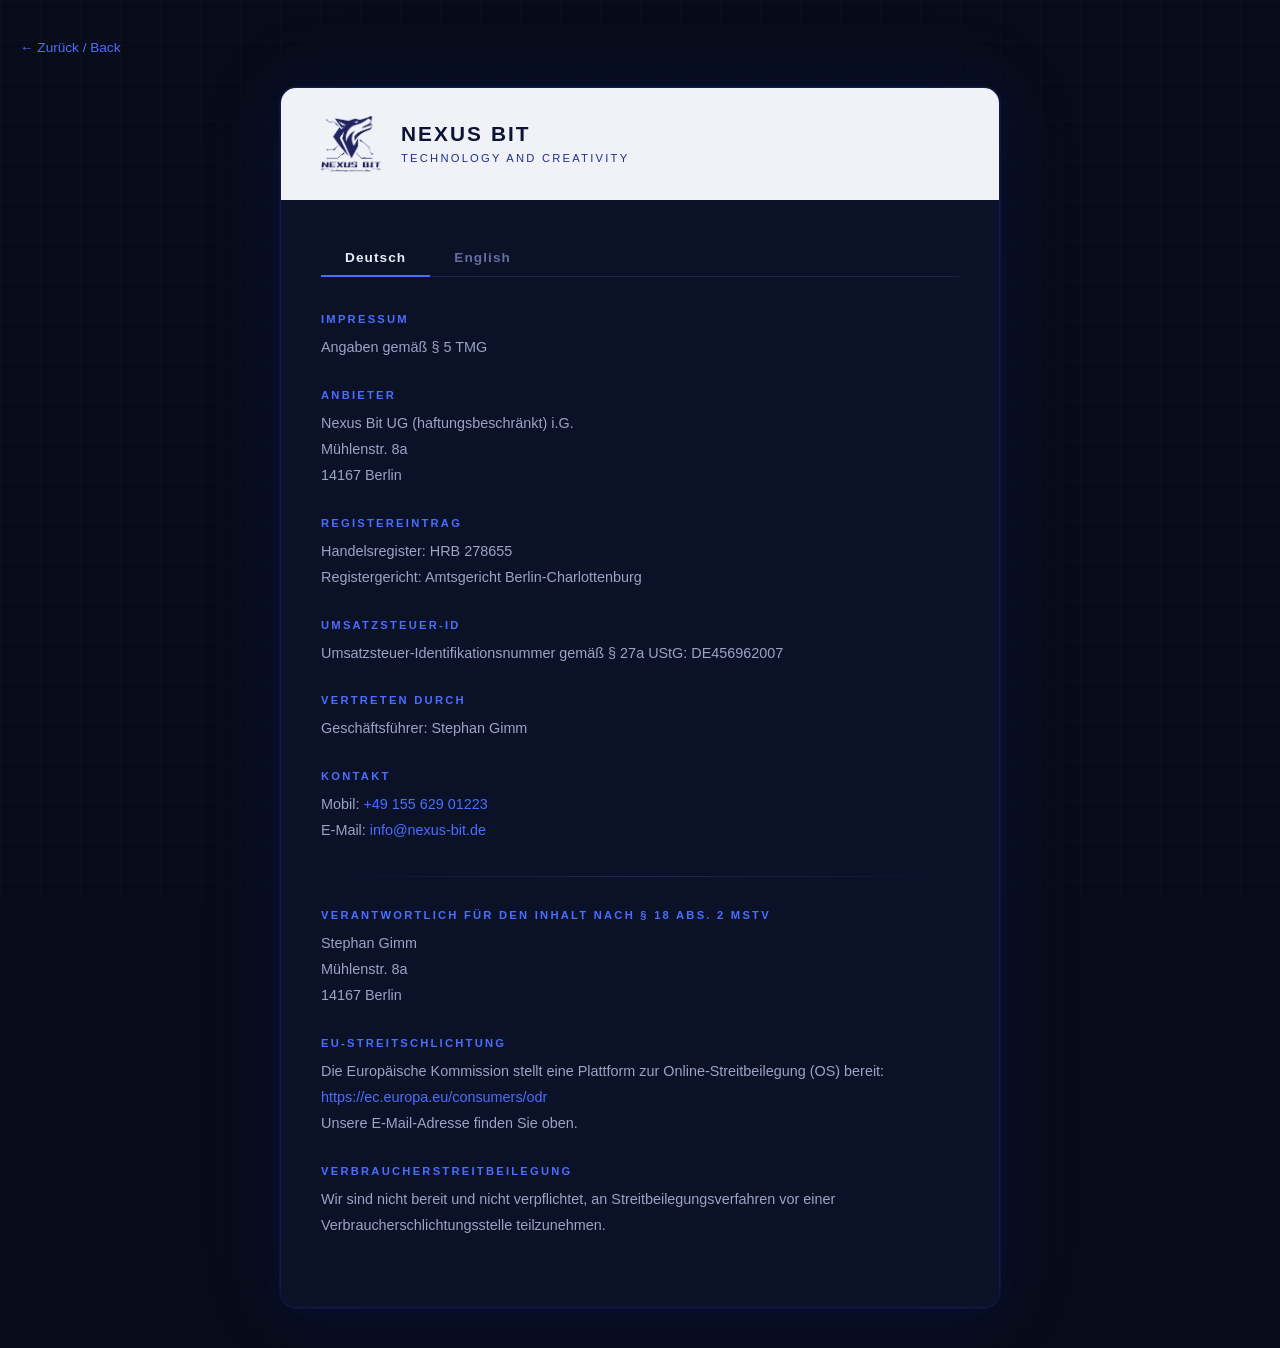
==== impressum.html @ 3100fc49 "Add Impressum" ====
<!DOCTYPE html>
<html lang="de">
<head>
  <meta charset="UTF-8">
  <meta name="viewport" content="width=device-width, initial-scale=1.0">
  <title>Impressum – Nexus Bit</title>
  <style>
    *, *::before, *::after {
      box-sizing: border-box;
      margin: 0;
      padding: 0;
    }

    body {
      background-color: #080c1a;
      color: #c8d0e8;
      font-family: 'Segoe UI', Arial, sans-serif;
      min-height: 100vh;
      display: flex;
      flex-direction: column;
      align-items: center;
      padding: 40px 20px;
      position: relative;
    }

    body::before {
      content: '';
      position: fixed;
      inset: 0;
      background-image:
        linear-gradient(rgba(30, 45, 143, 0.08) 1px, transparent 1px),
        linear-gradient(90deg, rgba(30, 45, 143, 0.08) 1px, transparent 1px);
      background-size: 40px 40px;
      pointer-events: none;
    }

    .back {
      align-self: flex-start;
      display: inline-flex;
      align-items: center;
      gap: 6px;
      color: #4a6eff;
      text-decoration: none;
      font-size: 0.85rem;
      margin-bottom: 32px;
      transition: color 0.2s;
    }
    .back:hover { color: #7a96ff; }

    .card {
      position: relative;
      border: 1px solid rgba(30, 45, 143, 0.45);
      border-radius: 16px;
      max-width: 720px;
      width: 100%;
      overflow: hidden;
      box-shadow:
        0 0 0 1px rgba(74, 110, 255, 0.08),
        0 8px 48px rgba(10, 14, 50, 0.7),
        0 0 80px rgba(30, 45, 143, 0.15);
    }

    .card-header {
      background: #f0f2f8;
      padding: 28px 40px;
      display: flex;
      align-items: center;
      gap: 20px;
    }

    .card-header img {
      height: 56px;
      width: auto;
    }

    .card-header-text h1 {
      font-size: 1.3rem;
      font-weight: 700;
      letter-spacing: 0.1em;
      text-transform: uppercase;
      color: #0d1433;
      margin-bottom: 2px;
    }

    .card-header-text span {
      font-size: 0.7rem;
      letter-spacing: 0.2em;
      text-transform: uppercase;
      color: #1e2d8f;
    }

    .card-body {
      background: rgba(12, 18, 40, 0.95);
      padding: 40px;
    }

    /* language tabs */
    .tabs {
      display: flex;
      gap: 0;
      margin-bottom: 36px;
      border-bottom: 1px solid rgba(74, 110, 255, 0.2);
    }

    .tab-btn {
      background: none;
      border: none;
      padding: 10px 24px;
      color: #6070a0;
      font-size: 0.85rem;
      font-weight: 600;
      letter-spacing: 0.08em;
      cursor: pointer;
      border-bottom: 2px solid transparent;
      margin-bottom: -1px;
      transition: all 0.2s;
    }

    .tab-btn.active {
      color: #e8ecf8;
      border-bottom-color: #4a6eff;
    }

    .tab-btn:hover:not(.active) {
      color: #9aa4c4;
    }

    .tab-content { display: none; }
    .tab-content.active { display: block; }

    section {
      margin-bottom: 28px;
    }

    h2 {
      font-size: 0.7rem;
      font-weight: 700;
      letter-spacing: 0.2em;
      text-transform: uppercase;
      color: #4a6eff;
      margin-bottom: 10px;
    }

    p, address {
      font-size: 0.9rem;
      line-height: 1.8;
      color: #9aa4c4;
      font-style: normal;
    }

    a {
      color: #4a6eff;
      text-decoration: none;
    }
    a:hover {
      color: #7a96ff;
      text-decoration: underline;
    }

    .divider {
      border: none;
      height: 1px;
      background: linear-gradient(90deg, transparent, rgba(74, 110, 255, 0.25), transparent);
      margin: 32px 0;
    }
  </style>
</head>
<body>
  <a href="/" class="back">&#8592; Zurück / Back</a>

  <div class="card">
    <div class="card-header">
      <img src="images/NexusBit.png" alt="Nexus Bit Logo">
      <div class="card-header-text">
        <h1>Nexus Bit</h1>
        <span>Technology and Creativity</span>
      </div>
    </div>
    <div class="card-body">

      <div class="tabs">
        <button class="tab-btn active" onclick="showTab('de', this)">Deutsch</button>
        <button class="tab-btn" onclick="showTab('en', this)">English</button>
      </div>

      <!-- GERMAN -->
      <div id="tab-de" class="tab-content active">

        <section>
          <h2>Impressum</h2>
          <p>Angaben gemäß § 5 TMG</p>
        </section>

        <section>
          <h2>Anbieter</h2>
          <address>
            Nexus Bit UG (haftungsbeschränkt) i.G.<br>
            Mühlenstr. 8a<br>
            14167 Berlin
          </address>
        </section>

        <section>
          <h2>Registereintrag</h2>
          <p>
            Handelsregister: HRB 278655<br>
            Registergericht: Amtsgericht Berlin-Charlottenburg
          </p>
        </section>

        <section>
          <h2>Umsatzsteuer-ID</h2>
          <p>Umsatzsteuer-Identifikationsnummer gemäß § 27a UStG: DE456962007</p>
        </section>

        <section>
          <h2>Vertreten durch</h2>
          <p>Geschäftsführer: Stephan Gimm</p>
        </section>

        <section>
          <h2>Kontakt</h2>
          <p>
            Mobil: <a href="tel:+4915562901223">+49 155 629 01223</a><br>
            E-Mail: <a href="mailto:info@nexus-bit.de">info@nexus-bit.de</a>
          </p>
        </section>

        <hr class="divider">

        <section>
          <h2>Verantwortlich für den Inhalt nach § 18 Abs. 2 MStV</h2>
          <address>
            Stephan Gimm<br>
            Mühlenstr. 8a<br>
            14167 Berlin
          </address>
        </section>

        <section>
          <h2>EU-Streitschlichtung</h2>
          <p>
            Die Europäische Kommission stellt eine Plattform zur Online-Streitbeilegung (OS) bereit:<br>
            <a href="https://ec.europa.eu/consumers/odr" target="_blank" rel="noopener">https://ec.europa.eu/consumers/odr</a><br>
            Unsere E-Mail-Adresse finden Sie oben.
          </p>
        </section>

        <section>
          <h2>Verbraucherstreitbeilegung</h2>
          <p>Wir sind nicht bereit und nicht verpflichtet, an Streitbeilegungsverfahren vor einer Verbraucherschlichtungsstelle teilzunehmen.</p>
        </section>

      </div>

      <!-- ENGLISH -->
      <div id="tab-en" class="tab-content">

        <section>
          <h2>Legal Notice</h2>
          <p>Information in accordance with § 5 TMG (German Telemedia Act)</p>
        </section>

        <section>
          <h2>Provider</h2>
          <address>
            Nexus Bit UG (limited liability) — in formation<br>
            Mühlenstr. 8a<br>
            14167 Berlin, Germany
          </address>
        </section>

        <section>
          <h2>Commercial Register</h2>
          <p>
            Register number: HRB 278655<br>
            Register court: Amtsgericht Berlin-Charlottenburg
          </p>
        </section>

        <section>
          <h2>VAT Identification Number</h2>
          <p>VAT ID pursuant to § 27a of the German Value Added Tax Act: DE456962007</p>
        </section>

        <section>
          <h2>Represented by</h2>
          <p>Managing Director: Stephan Gimm</p>
        </section>

        <section>
          <h2>Contact</h2>
          <p>
            Mobile: <a href="tel:+4915562901223">+49 155 629 01223</a><br>
            Email: <a href="mailto:info@nexus-bit.de">info@nexus-bit.de</a>
          </p>
        </section>

        <hr class="divider">

        <section>
          <h2>Person responsible for content (§ 18 para. 2 MStV)</h2>
          <address>
            Stephan Gimm<br>
            Mühlenstr. 8a<br>
            14167 Berlin, Germany
          </address>
        </section>

        <section>
          <h2>EU Dispute Resolution</h2>
          <p>
            The European Commission provides a platform for online dispute resolution (ODR):<br>
            <a href="https://ec.europa.eu/consumers/odr" target="_blank" rel="noopener">https://ec.europa.eu/consumers/odr</a><br>
            Our email address can be found above.
          </p>
        </section>

        <section>
          <h2>Consumer Dispute Resolution</h2>
          <p>We are not willing or obliged to participate in dispute resolution proceedings before a consumer arbitration board.</p>
        </section>

      </div>

    </div>
  </div>

  <script>
    function showTab(lang, btn) {
      document.querySelectorAll('.tab-content').forEach(el => el.classList.remove('active'));
      document.querySelectorAll('.tab-btn').forEach(el => el.classList.remove('active'));
      document.getElementById('tab-' + lang).classList.add('active');
      btn.classList.add('active');
    }
  </script>
</body>
</html>
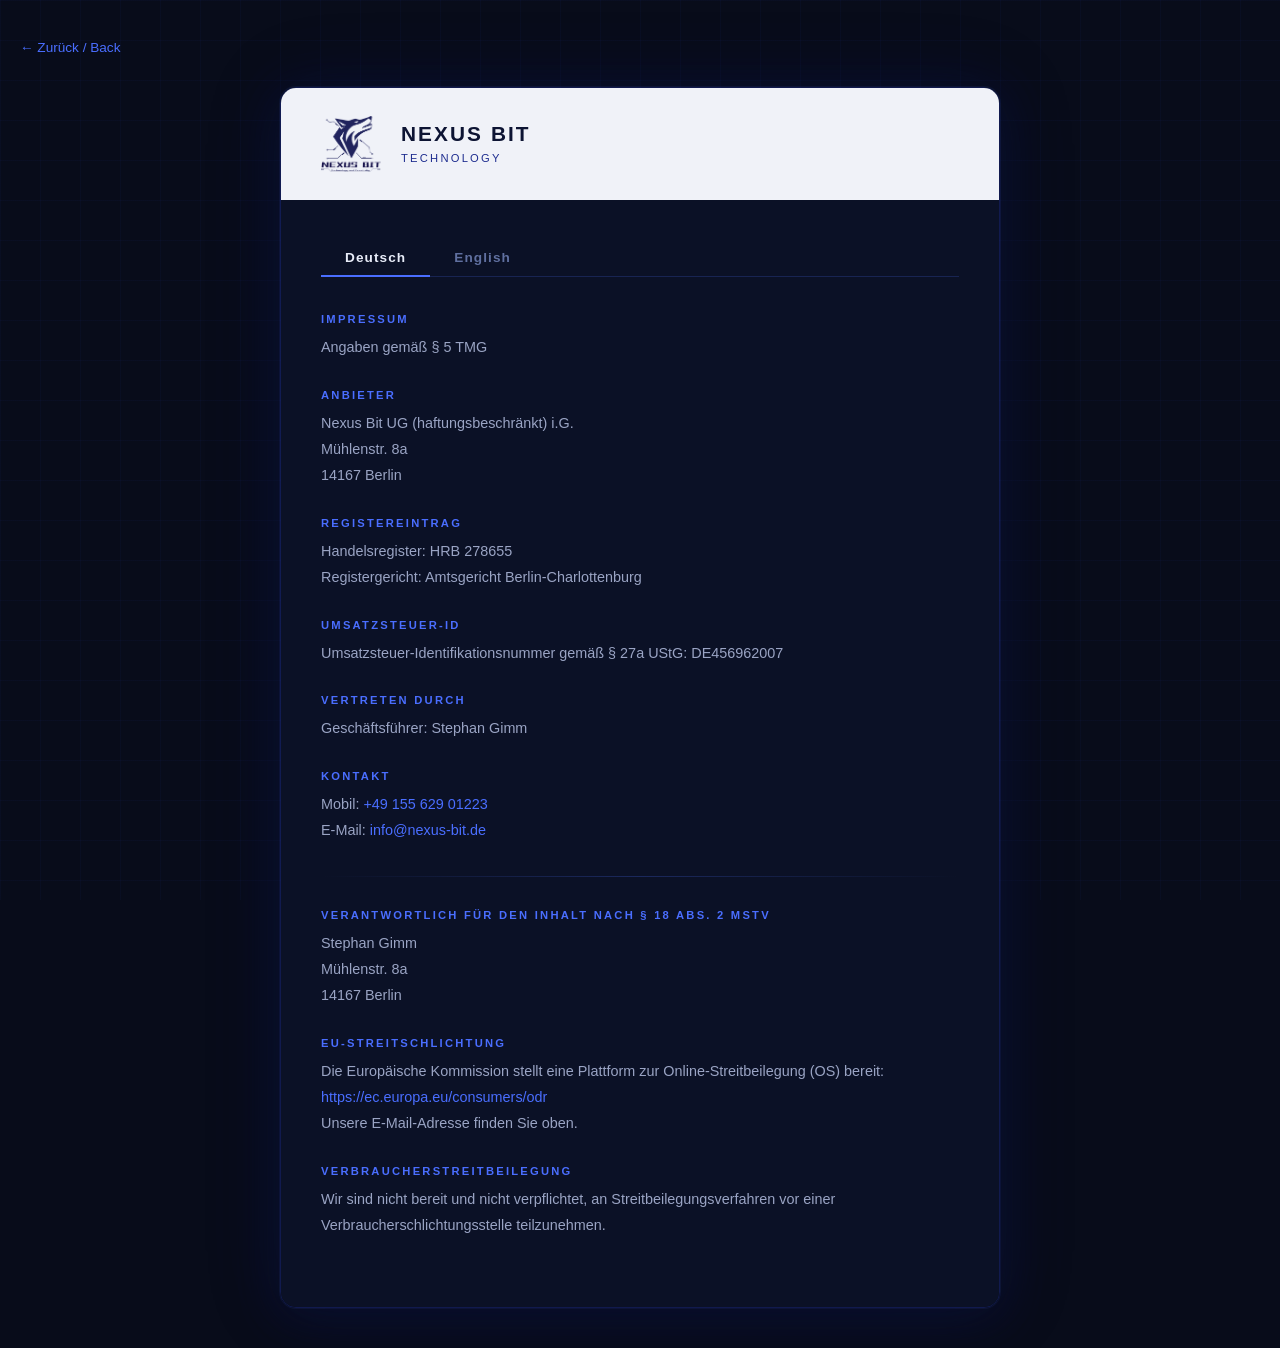
==== commit a80229de: "Fix Impressum" ====
--- a/impressum.html
+++ b/impressum.html
@@ -173,7 +173,7 @@
       <img src="images/NexusBit.png" alt="Nexus Bit Logo">
       <div class="card-header-text">
         <h1>Nexus Bit</h1>
-        <span>Technology and Creativity</span>
+        <span>Technology</span>
       </div>
     </div>
     <div class="card-body">
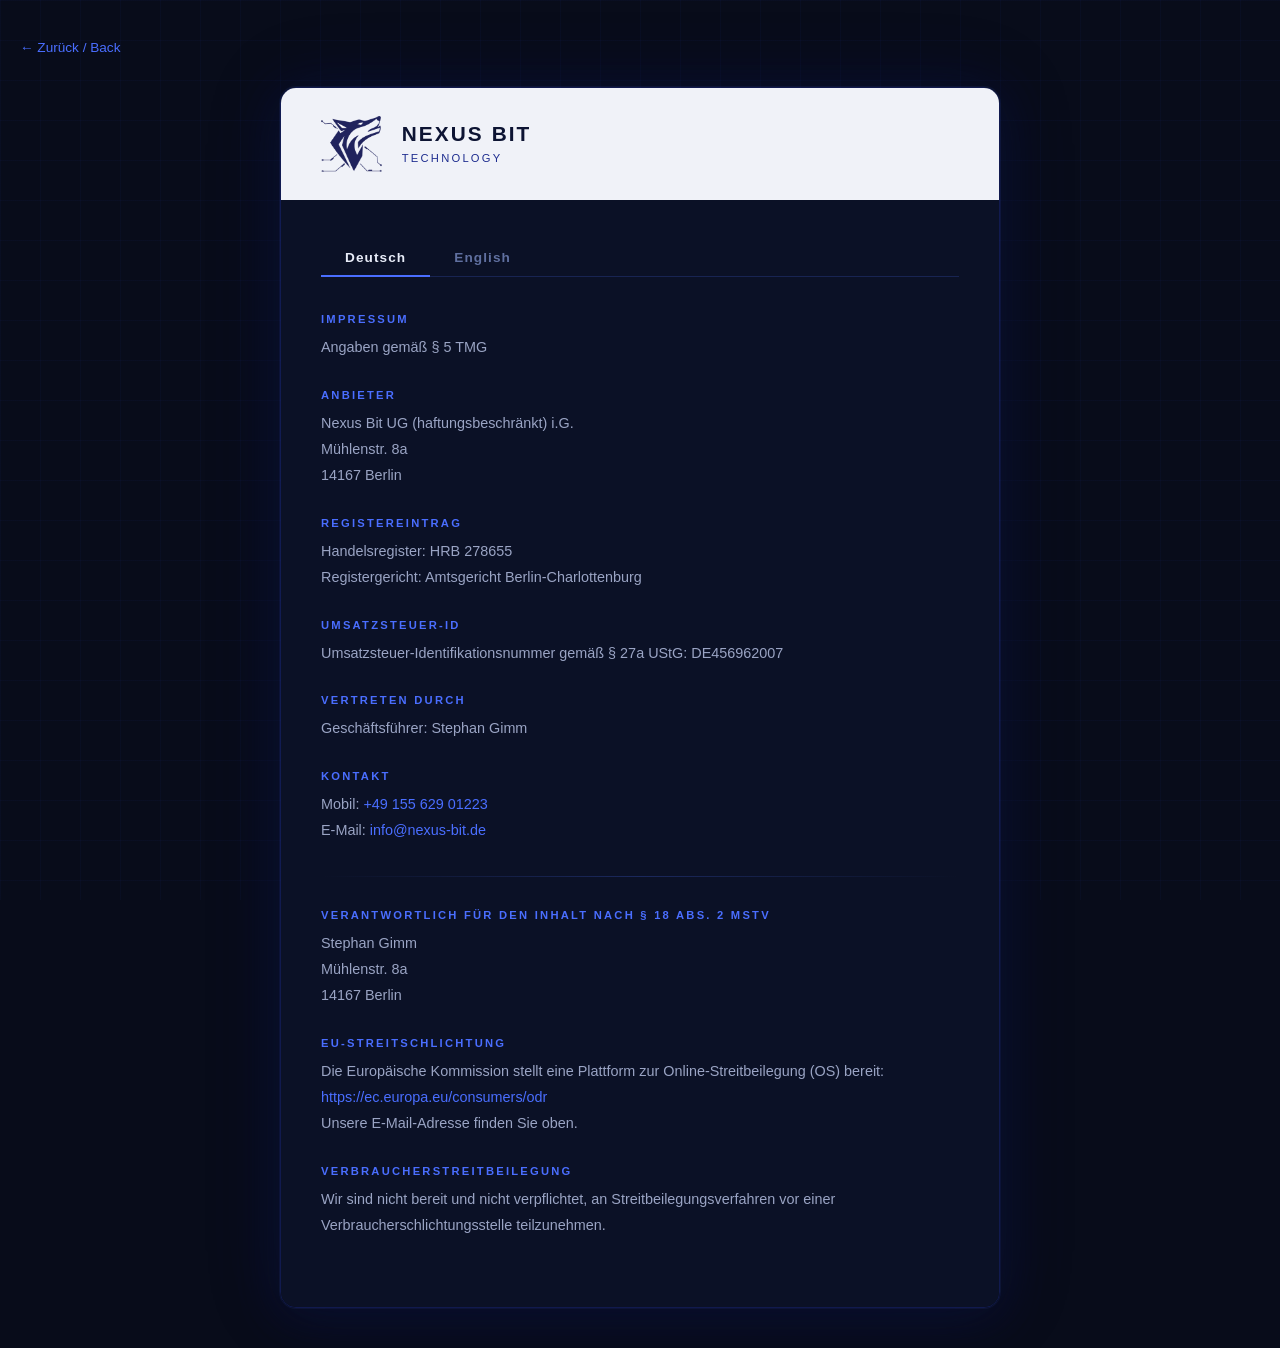
==== commit 7d49afb5: "Change Impressum Image" ====
--- a/impressum.html
+++ b/impressum.html
@@ -170,7 +170,7 @@
 
   <div class="card">
     <div class="card-header">
-      <img src="images/NexusBit.png" alt="Nexus Bit Logo">
+      <img src="images/NexusBitIcon.png" alt="Nexus Bit Logo">
       <div class="card-header-text">
         <h1>Nexus Bit</h1>
         <span>Technology</span>
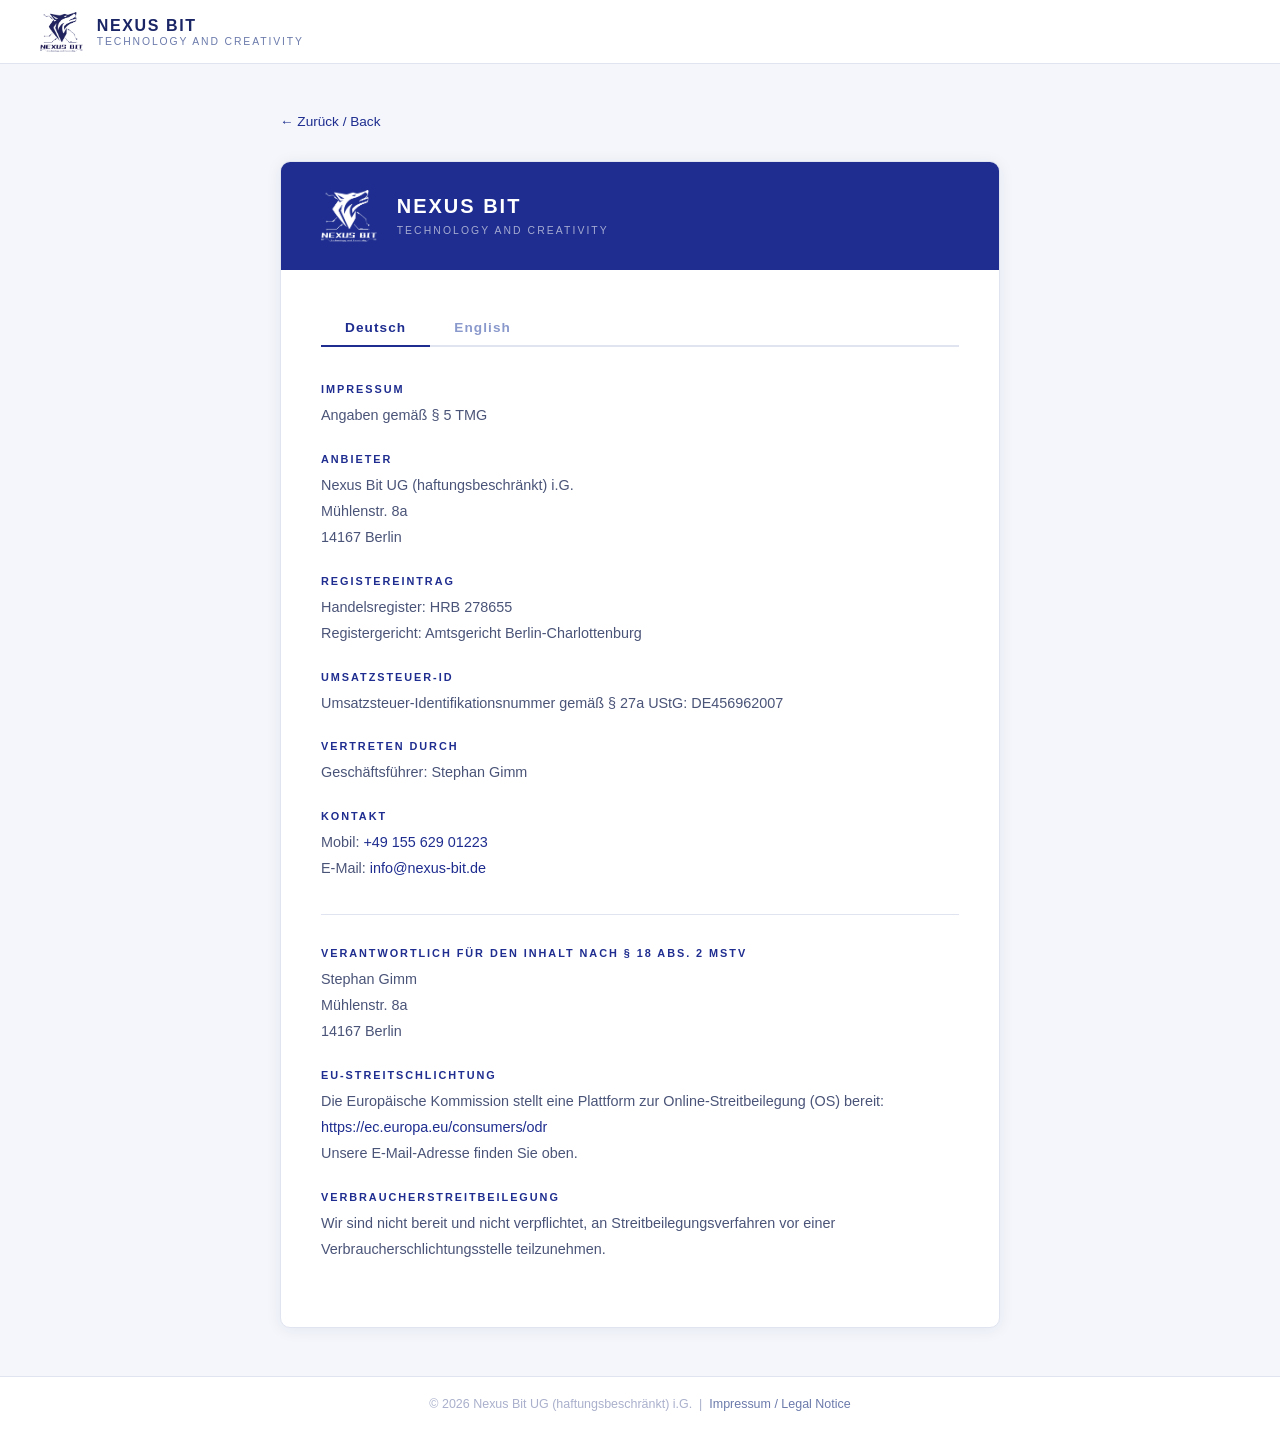
==== commit 92a3d323: "Merge pull request #16 from sgimm/dev Change to a Lighter Style" ====
--- a/impressum.html
+++ b/impressum.html
@@ -4,64 +4,43 @@
   <meta charset="UTF-8">
   <meta name="viewport" content="width=device-width, initial-scale=1.0">
   <title>Impressum – Nexus Bit</title>
+  <link rel="stylesheet" href="style.css">
   <style>
-    *, *::before, *::after {
-      box-sizing: border-box;
-      margin: 0;
-      padding: 0;
-    }
-
-    body {
-      background-color: #080c1a;
-      color: #c8d0e8;
-      font-family: 'Segoe UI', Arial, sans-serif;
-      min-height: 100vh;
+    main {
+      flex: 1;
       display: flex;
-      flex-direction: column;
-      align-items: center;
-      padding: 40px 20px;
-      position: relative;
-    }
-
-    body::before {
-      content: '';
-      position: fixed;
-      inset: 0;
-      background-image:
-        linear-gradient(rgba(30, 45, 143, 0.08) 1px, transparent 1px),
-        linear-gradient(90deg, rgba(30, 45, 143, 0.08) 1px, transparent 1px);
-      background-size: 40px 40px;
-      pointer-events: none;
+      justify-content: center;
+      padding: 48px 24px;
+    }
+
+    .content {
+      max-width: 720px;
+      width: 100%;
     }
 
     .back {
-      align-self: flex-start;
       display: inline-flex;
       align-items: center;
       gap: 6px;
-      color: #4a6eff;
+      color: #1e2d8f;
       text-decoration: none;
       font-size: 0.85rem;
+      font-weight: 500;
       margin-bottom: 32px;
-      transition: color 0.2s;
-    }
-    .back:hover { color: #7a96ff; }
+      transition: color 0.18s;
+    }
+    .back:hover { color: #2a3db8; }
 
     .card {
-      position: relative;
-      border: 1px solid rgba(30, 45, 143, 0.45);
-      border-radius: 16px;
-      max-width: 720px;
-      width: 100%;
+      background: #fff;
+      border: 1px solid #e0e4f0;
+      border-radius: 10px;
       overflow: hidden;
-      box-shadow:
-        0 0 0 1px rgba(74, 110, 255, 0.08),
-        0 8px 48px rgba(10, 14, 50, 0.7),
-        0 0 80px rgba(30, 45, 143, 0.15);
+      box-shadow: 0 2px 16px rgba(26, 37, 102, 0.07);
     }
 
     .card-header {
-      background: #f0f2f8;
+      background: #1e2d8f;
       padding: 28px 40px;
       display: flex;
       align-items: center;
@@ -69,262 +48,274 @@
     }
 
     .card-header img {
-      height: 56px;
+      height: 52px;
       width: auto;
+      filter: brightness(0) invert(1);
     }
 
     .card-header-text h1 {
-      font-size: 1.3rem;
+      font-size: 1.25rem;
       font-weight: 700;
       letter-spacing: 0.1em;
       text-transform: uppercase;
-      color: #0d1433;
+      color: #fff;
       margin-bottom: 2px;
     }
 
     .card-header-text span {
-      font-size: 0.7rem;
+      font-size: 0.65rem;
       letter-spacing: 0.2em;
       text-transform: uppercase;
-      color: #1e2d8f;
+      color: rgba(255, 255, 255, 0.6);
     }
 
     .card-body {
-      background: rgba(12, 18, 40, 0.95);
       padding: 40px;
     }
 
-    /* language tabs */
     .tabs {
       display: flex;
-      gap: 0;
       margin-bottom: 36px;
-      border-bottom: 1px solid rgba(74, 110, 255, 0.2);
+      border-bottom: 2px solid #e0e4f0;
     }
 
     .tab-btn {
       background: none;
       border: none;
       padding: 10px 24px;
-      color: #6070a0;
+      color: #8a99cc;
       font-size: 0.85rem;
       font-weight: 600;
       letter-spacing: 0.08em;
       cursor: pointer;
       border-bottom: 2px solid transparent;
-      margin-bottom: -1px;
-      transition: all 0.2s;
+      margin-bottom: -2px;
+      transition: all 0.18s;
     }
 
     .tab-btn.active {
-      color: #e8ecf8;
-      border-bottom-color: #4a6eff;
-    }
-
-    .tab-btn:hover:not(.active) {
-      color: #9aa4c4;
-    }
+      color: #1e2d8f;
+      border-bottom-color: #1e2d8f;
+    }
+
+    .tab-btn:hover:not(.active) { color: #4a5478; }
 
     .tab-content { display: none; }
     .tab-content.active { display: block; }
 
-    section {
-      margin-bottom: 28px;
-    }
+    section { margin-bottom: 24px; }
 
     h2 {
-      font-size: 0.7rem;
+      font-size: 0.68rem;
       font-weight: 700;
-      letter-spacing: 0.2em;
+      letter-spacing: 0.18em;
       text-transform: uppercase;
-      color: #4a6eff;
-      margin-bottom: 10px;
+      color: #1e2d8f;
+      margin-bottom: 8px;
     }
 
     p, address {
       font-size: 0.9rem;
       line-height: 1.8;
-      color: #9aa4c4;
+      color: #4a5478;
       font-style: normal;
     }
 
     a {
-      color: #4a6eff;
+      color: #1e2d8f;
       text-decoration: none;
-    }
-    a:hover {
-      color: #7a96ff;
-      text-decoration: underline;
-    }
+      font-weight: 500;
+    }
+    a:hover { text-decoration: underline; }
 
     .divider {
       border: none;
       height: 1px;
-      background: linear-gradient(90deg, transparent, rgba(74, 110, 255, 0.25), transparent);
+      background: #e0e4f0;
       margin: 32px 0;
     }
   </style>
 </head>
 <body>
-  <a href="/" class="back">&#8592; Zurück / Back</a>
-
-  <div class="card">
-    <div class="card-header">
-      <img src="images/NexusBitIcon.png" alt="Nexus Bit Logo">
-      <div class="card-header-text">
-        <h1>Nexus Bit</h1>
-        <span>Technology</span>
+
+  <header>
+    <a href="/" class="header-brand">
+      <img src="images/NexusBit.png" alt="Nexus Bit Logo">
+      <div class="header-brand-text">
+        <strong>Nexus Bit</strong>
+        <span>Technology and Creativity</span>
+      </div>
+    </a>
+  </header>
+
+  <main>
+    <div class="content">
+      <a href="/" class="back">&#8592; Zurück / Back</a>
+
+      <div class="card">
+        <div class="card-header">
+          <img src="images/NexusBit.png" alt="Nexus Bit Logo">
+          <div class="card-header-text">
+            <h1>Nexus Bit</h1>
+            <span>Technology and Creativity</span>
+          </div>
+        </div>
+        <div class="card-body">
+
+          <div class="tabs">
+            <button class="tab-btn active" onclick="showTab('de', this)">Deutsch</button>
+            <button class="tab-btn" onclick="showTab('en', this)">English</button>
+          </div>
+
+          <!-- GERMAN -->
+          <div id="tab-de" class="tab-content active">
+
+            <section>
+              <h2>Impressum</h2>
+              <p>Angaben gemäß § 5 TMG</p>
+            </section>
+
+            <section>
+              <h2>Anbieter</h2>
+              <address>
+                Nexus Bit UG (haftungsbeschränkt) i.G.<br>
+                Mühlenstr. 8a<br>
+                14167 Berlin
+              </address>
+            </section>
+
+            <section>
+              <h2>Registereintrag</h2>
+              <p>
+                Handelsregister: HRB 278655<br>
+                Registergericht: Amtsgericht Berlin-Charlottenburg
+              </p>
+            </section>
+
+            <section>
+              <h2>Umsatzsteuer-ID</h2>
+              <p>Umsatzsteuer-Identifikationsnummer gemäß § 27a UStG: DE456962007</p>
+            </section>
+
+            <section>
+              <h2>Vertreten durch</h2>
+              <p>Geschäftsführer: Stephan Gimm</p>
+            </section>
+
+            <section>
+              <h2>Kontakt</h2>
+              <p>
+                Mobil: <a href="tel:+4915562901223">+49 155 629 01223</a><br>
+                E-Mail: <a href="mailto:info@nexus-bit.de">info@nexus-bit.de</a>
+              </p>
+            </section>
+
+            <hr class="divider">
+
+            <section>
+              <h2>Verantwortlich für den Inhalt nach § 18 Abs. 2 MStV</h2>
+              <address>
+                Stephan Gimm<br>
+                Mühlenstr. 8a<br>
+                14167 Berlin
+              </address>
+            </section>
+
+            <section>
+              <h2>EU-Streitschlichtung</h2>
+              <p>
+                Die Europäische Kommission stellt eine Plattform zur Online-Streitbeilegung (OS) bereit:<br>
+                <a href="https://ec.europa.eu/consumers/odr" target="_blank" rel="noopener">https://ec.europa.eu/consumers/odr</a><br>
+                Unsere E-Mail-Adresse finden Sie oben.
+              </p>
+            </section>
+
+            <section>
+              <h2>Verbraucherstreitbeilegung</h2>
+              <p>Wir sind nicht bereit und nicht verpflichtet, an Streitbeilegungsverfahren vor einer Verbraucherschlichtungsstelle teilzunehmen.</p>
+            </section>
+
+          </div>
+
+          <!-- ENGLISH -->
+          <div id="tab-en" class="tab-content">
+
+            <section>
+              <h2>Legal Notice</h2>
+              <p>Information in accordance with § 5 TMG (German Telemedia Act)</p>
+            </section>
+
+            <section>
+              <h2>Provider</h2>
+              <address>
+                Nexus Bit UG (limited liability) — in formation<br>
+                Mühlenstr. 8a<br>
+                14167 Berlin, Germany
+              </address>
+            </section>
+
+            <section>
+              <h2>Commercial Register</h2>
+              <p>
+                Register number: HRB 278655<br>
+                Register court: Amtsgericht Berlin-Charlottenburg
+              </p>
+            </section>
+
+            <section>
+              <h2>VAT Identification Number</h2>
+              <p>VAT ID pursuant to § 27a of the German Value Added Tax Act: DE456962007</p>
+            </section>
+
+            <section>
+              <h2>Represented by</h2>
+              <p>Managing Director: Stephan Gimm</p>
+            </section>
+
+            <section>
+              <h2>Contact</h2>
+              <p>
+                Mobile: <a href="tel:+4915562901223">+49 155 629 01223</a><br>
+                Email: <a href="mailto:info@nexus-bit.de">info@nexus-bit.de</a>
+              </p>
+            </section>
+
+            <hr class="divider">
+
+            <section>
+              <h2>Person responsible for content (§ 18 para. 2 MStV)</h2>
+              <address>
+                Stephan Gimm<br>
+                Mühlenstr. 8a<br>
+                14167 Berlin, Germany
+              </address>
+            </section>
+
+            <section>
+              <h2>EU Dispute Resolution</h2>
+              <p>
+                The European Commission provides a platform for online dispute resolution (ODR):<br>
+                <a href="https://ec.europa.eu/consumers/odr" target="_blank" rel="noopener">https://ec.europa.eu/consumers/odr</a><br>
+                Our email address can be found above.
+              </p>
+            </section>
+
+            <section>
+              <h2>Consumer Dispute Resolution</h2>
+              <p>We are not willing or obliged to participate in dispute resolution proceedings before a consumer arbitration board.</p>
+            </section>
+
+          </div>
+
+        </div>
       </div>
     </div>
-    <div class="card-body">
-
-      <div class="tabs">
-        <button class="tab-btn active" onclick="showTab('de', this)">Deutsch</button>
-        <button class="tab-btn" onclick="showTab('en', this)">English</button>
-      </div>
-
-      <!-- GERMAN -->
-      <div id="tab-de" class="tab-content active">
-
-        <section>
-          <h2>Impressum</h2>
-          <p>Angaben gemäß § 5 TMG</p>
-        </section>
-
-        <section>
-          <h2>Anbieter</h2>
-          <address>
-            Nexus Bit UG (haftungsbeschränkt) i.G.<br>
-            Mühlenstr. 8a<br>
-            14167 Berlin
-          </address>
-        </section>
-
-        <section>
-          <h2>Registereintrag</h2>
-          <p>
-            Handelsregister: HRB 278655<br>
-            Registergericht: Amtsgericht Berlin-Charlottenburg
-          </p>
-        </section>
-
-        <section>
-          <h2>Umsatzsteuer-ID</h2>
-          <p>Umsatzsteuer-Identifikationsnummer gemäß § 27a UStG: DE456962007</p>
-        </section>
-
-        <section>
-          <h2>Vertreten durch</h2>
-          <p>Geschäftsführer: Stephan Gimm</p>
-        </section>
-
-        <section>
-          <h2>Kontakt</h2>
-          <p>
-            Mobil: <a href="tel:+4915562901223">+49 155 629 01223</a><br>
-            E-Mail: <a href="mailto:info@nexus-bit.de">info@nexus-bit.de</a>
-          </p>
-        </section>
-
-        <hr class="divider">
-
-        <section>
-          <h2>Verantwortlich für den Inhalt nach § 18 Abs. 2 MStV</h2>
-          <address>
-            Stephan Gimm<br>
-            Mühlenstr. 8a<br>
-            14167 Berlin
-          </address>
-        </section>
-
-        <section>
-          <h2>EU-Streitschlichtung</h2>
-          <p>
-            Die Europäische Kommission stellt eine Plattform zur Online-Streitbeilegung (OS) bereit:<br>
-            <a href="https://ec.europa.eu/consumers/odr" target="_blank" rel="noopener">https://ec.europa.eu/consumers/odr</a><br>
-            Unsere E-Mail-Adresse finden Sie oben.
-          </p>
-        </section>
-
-        <section>
-          <h2>Verbraucherstreitbeilegung</h2>
-          <p>Wir sind nicht bereit und nicht verpflichtet, an Streitbeilegungsverfahren vor einer Verbraucherschlichtungsstelle teilzunehmen.</p>
-        </section>
-
-      </div>
-
-      <!-- ENGLISH -->
-      <div id="tab-en" class="tab-content">
-
-        <section>
-          <h2>Legal Notice</h2>
-          <p>Information in accordance with § 5 TMG (German Telemedia Act)</p>
-        </section>
-
-        <section>
-          <h2>Provider</h2>
-          <address>
-            Nexus Bit UG (limited liability) — in formation<br>
-            Mühlenstr. 8a<br>
-            14167 Berlin, Germany
-          </address>
-        </section>
-
-        <section>
-          <h2>Commercial Register</h2>
-          <p>
-            Register number: HRB 278655<br>
-            Register court: Amtsgericht Berlin-Charlottenburg
-          </p>
-        </section>
-
-        <section>
-          <h2>VAT Identification Number</h2>
-          <p>VAT ID pursuant to § 27a of the German Value Added Tax Act: DE456962007</p>
-        </section>
-
-        <section>
-          <h2>Represented by</h2>
-          <p>Managing Director: Stephan Gimm</p>
-        </section>
-
-        <section>
-          <h2>Contact</h2>
-          <p>
-            Mobile: <a href="tel:+4915562901223">+49 155 629 01223</a><br>
-            Email: <a href="mailto:info@nexus-bit.de">info@nexus-bit.de</a>
-          </p>
-        </section>
-
-        <hr class="divider">
-
-        <section>
-          <h2>Person responsible for content (§ 18 para. 2 MStV)</h2>
-          <address>
-            Stephan Gimm<br>
-            Mühlenstr. 8a<br>
-            14167 Berlin, Germany
-          </address>
-        </section>
-
-        <section>
-          <h2>EU Dispute Resolution</h2>
-          <p>
-            The European Commission provides a platform for online dispute resolution (ODR):<br>
-            <a href="https://ec.europa.eu/consumers/odr" target="_blank" rel="noopener">https://ec.europa.eu/consumers/odr</a><br>
-            Our email address can be found above.
-          </p>
-        </section>
-
-        <section>
-          <h2>Consumer Dispute Resolution</h2>
-          <p>We are not willing or obliged to participate in dispute resolution proceedings before a consumer arbitration board.</p>
-        </section>
-
-      </div>
-
-    </div>
-  </div>
+  </main>
+
+  <footer>
+    &copy; 2026 Nexus Bit UG (haftungsbeschränkt) i.G. &nbsp;|&nbsp;
+    <a href="/impressum.html">Impressum / Legal Notice</a>
+  </footer>
 
   <script>
     function showTab(lang, btn) {
--- a/style.css
+++ b/style.css
@@ -0,0 +1,103 @@
+/* ── Reset ── */
+*, *::before, *::after {
+  box-sizing: border-box;
+  margin: 0;
+  padding: 0;
+}
+
+/* ── Base ── */
+body {
+  background-color: #f4f6fb;
+  color: #1a1f36;
+  font-family: 'Segoe UI', Arial, sans-serif;
+  min-height: 100vh;
+  display: flex;
+  flex-direction: column;
+}
+
+/* ── Header ── */
+header {
+  background: #fff;
+  border-bottom: 1px solid #e0e4f0;
+  padding: 0 40px;
+  height: 64px;
+  display: flex;
+  align-items: center;
+  justify-content: space-between;
+}
+
+.header-brand {
+  display: flex;
+  align-items: center;
+  gap: 14px;
+  text-decoration: none;
+}
+
+.header-brand img {
+  height: 40px;
+  width: auto;
+}
+
+.header-brand-text {
+  display: flex;
+  flex-direction: column;
+}
+
+.header-brand-text strong {
+  font-size: 1rem;
+  font-weight: 700;
+  letter-spacing: 0.1em;
+  text-transform: uppercase;
+  color: #1a2566;
+  line-height: 1.2;
+}
+
+.header-brand-text span {
+  font-size: 0.65rem;
+  letter-spacing: 0.18em;
+  text-transform: uppercase;
+  color: #6b7aab;
+}
+
+/* ── Buttons ── */
+a.btn {
+  display: inline-block;
+  padding: 13px 36px;
+  border-radius: 6px;
+  text-decoration: none;
+  font-size: 0.875rem;
+  font-weight: 600;
+  letter-spacing: 0.06em;
+  transition: all 0.18s ease;
+}
+
+a.btn-primary {
+  background: #1e2d8f;
+  color: #fff;
+  border: 2px solid #1e2d8f;
+}
+
+a.btn-primary:hover {
+  background: #2a3db8;
+  border-color: #2a3db8;
+  box-shadow: 0 4px 16px rgba(30, 45, 143, 0.25);
+}
+
+/* ── Footer ── */
+footer {
+  text-align: center;
+  padding: 20px;
+  border-top: 1px solid #e0e4f0;
+  background: #fff;
+  font-size: 0.78rem;
+  color: #aab0cc;
+}
+
+footer a {
+  color: #6b7aab;
+  text-decoration: none;
+}
+
+footer a:hover {
+  text-decoration: underline;
+}
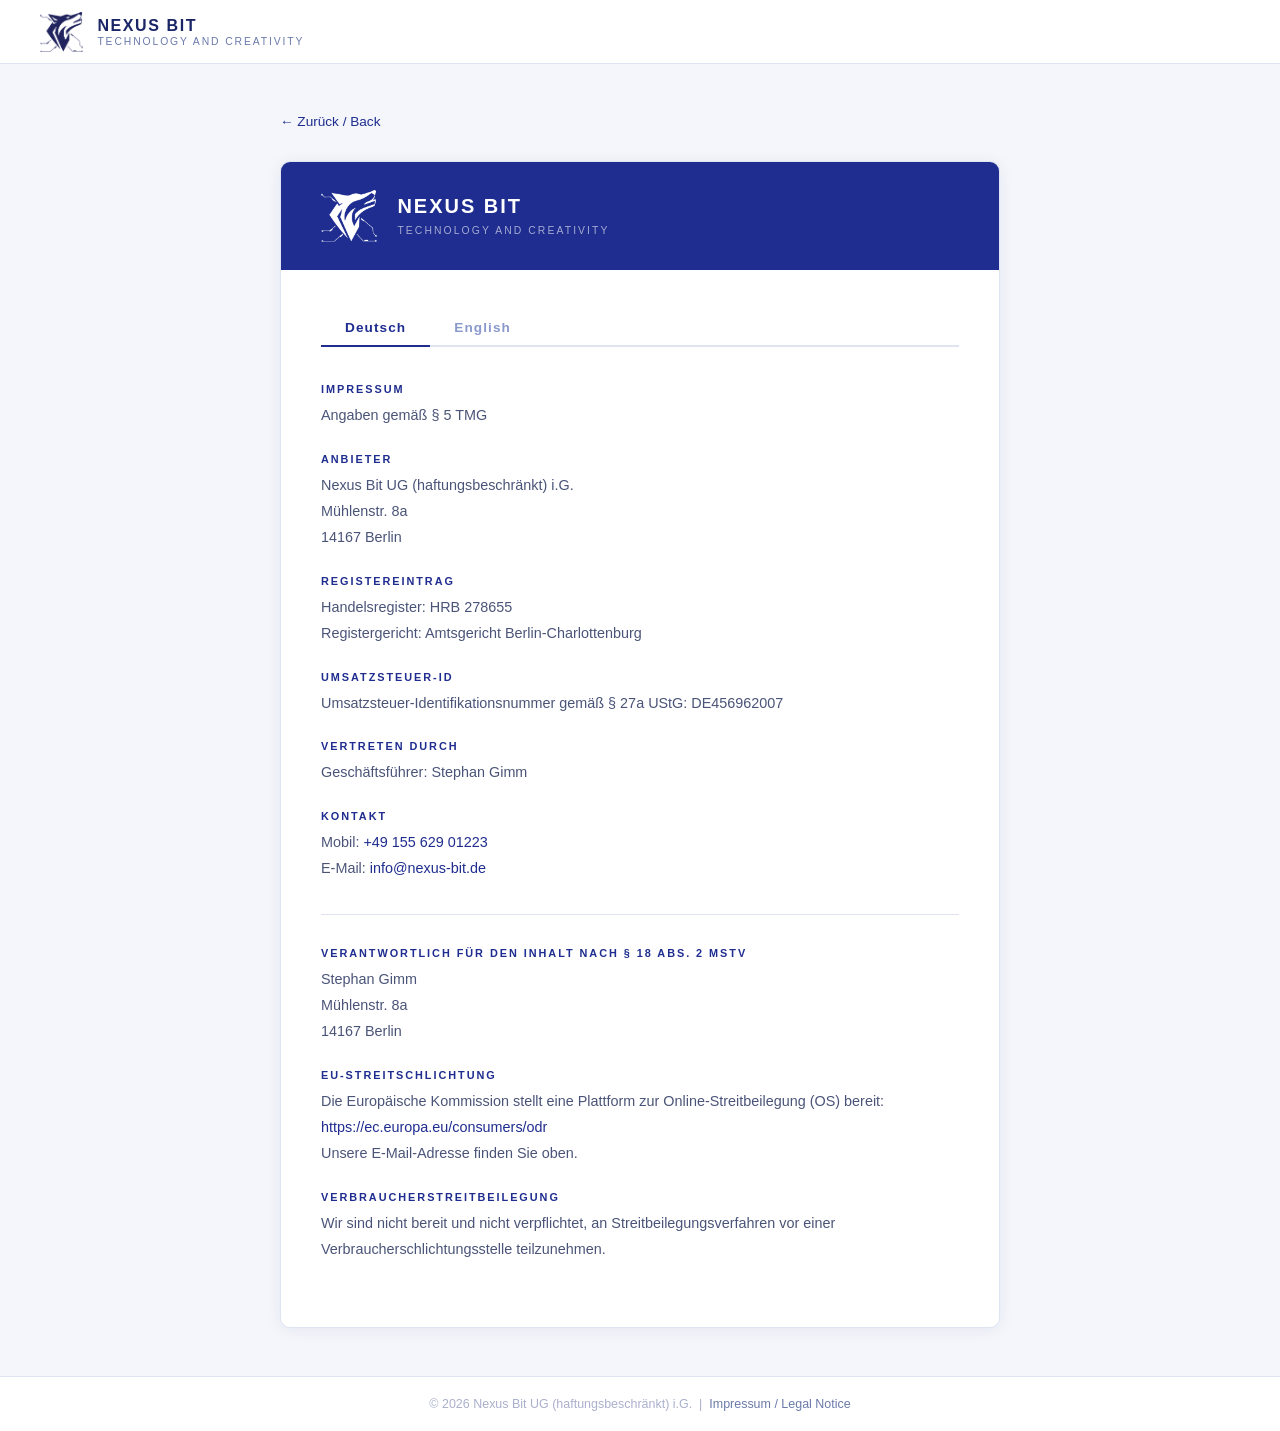
==== commit fe61ec13: "Merge pull request #17 from sgimm/dev Change Logo To Icon" ====
--- a/impressum.html
+++ b/impressum.html
@@ -140,7 +140,7 @@
 
   <header>
     <a href="/" class="header-brand">
-      <img src="images/NexusBit.png" alt="Nexus Bit Logo">
+      <img src="images/NexusBitIcon.png" alt="Nexus Bit Logo">
       <div class="header-brand-text">
         <strong>Nexus Bit</strong>
         <span>Technology and Creativity</span>
@@ -154,7 +154,7 @@
 
       <div class="card">
         <div class="card-header">
-          <img src="images/NexusBit.png" alt="Nexus Bit Logo">
+          <img src="images/NexusBitIcon.png" alt="Nexus Bit Logo">
           <div class="card-header-text">
             <h1>Nexus Bit</h1>
             <span>Technology and Creativity</span>
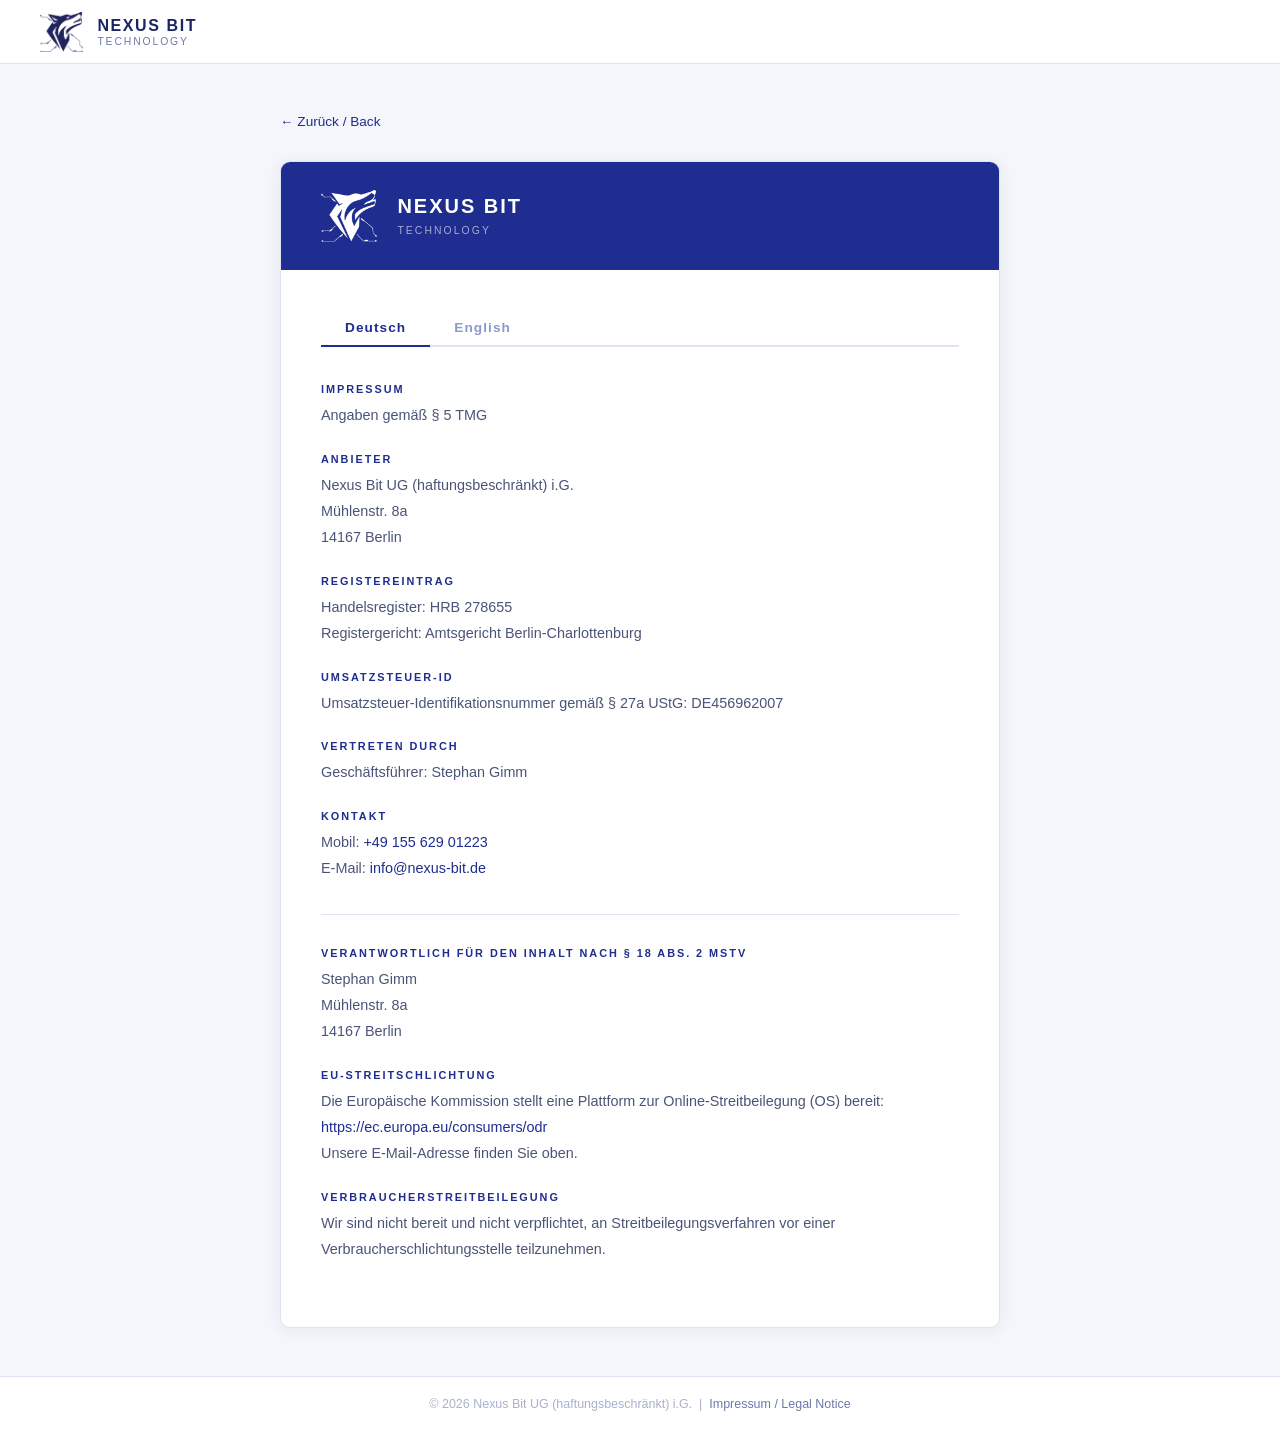
==== commit 016c2d96: "Change Tagline" ====
--- a/impressum.html
+++ b/impressum.html
@@ -143,7 +143,7 @@
       <img src="images/NexusBitIcon.png" alt="Nexus Bit Logo">
       <div class="header-brand-text">
         <strong>Nexus Bit</strong>
-        <span>Technology and Creativity</span>
+        <span>Technology</span>
       </div>
     </a>
   </header>
@@ -157,7 +157,7 @@
           <img src="images/NexusBitIcon.png" alt="Nexus Bit Logo">
           <div class="card-header-text">
             <h1>Nexus Bit</h1>
-            <span>Technology and Creativity</span>
+            <span>Technology</span>
           </div>
         </div>
         <div class="card-body">
